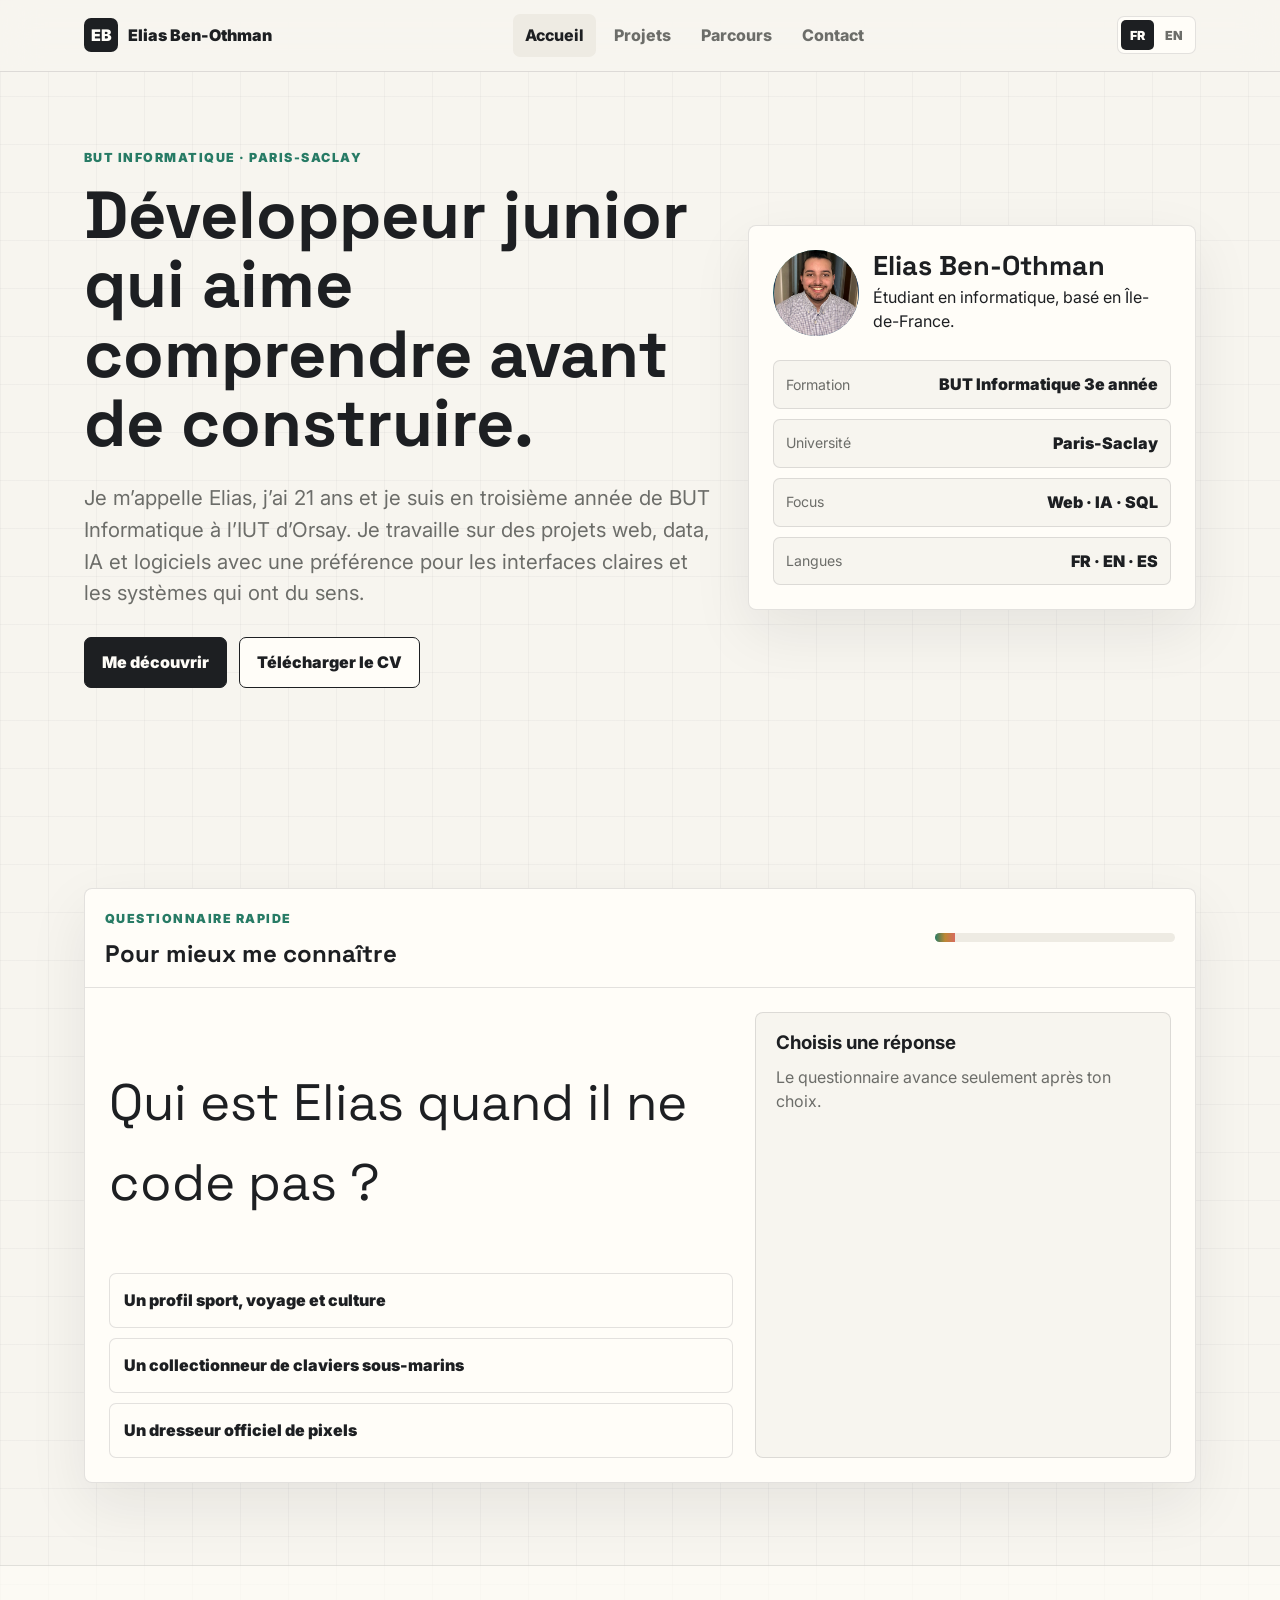
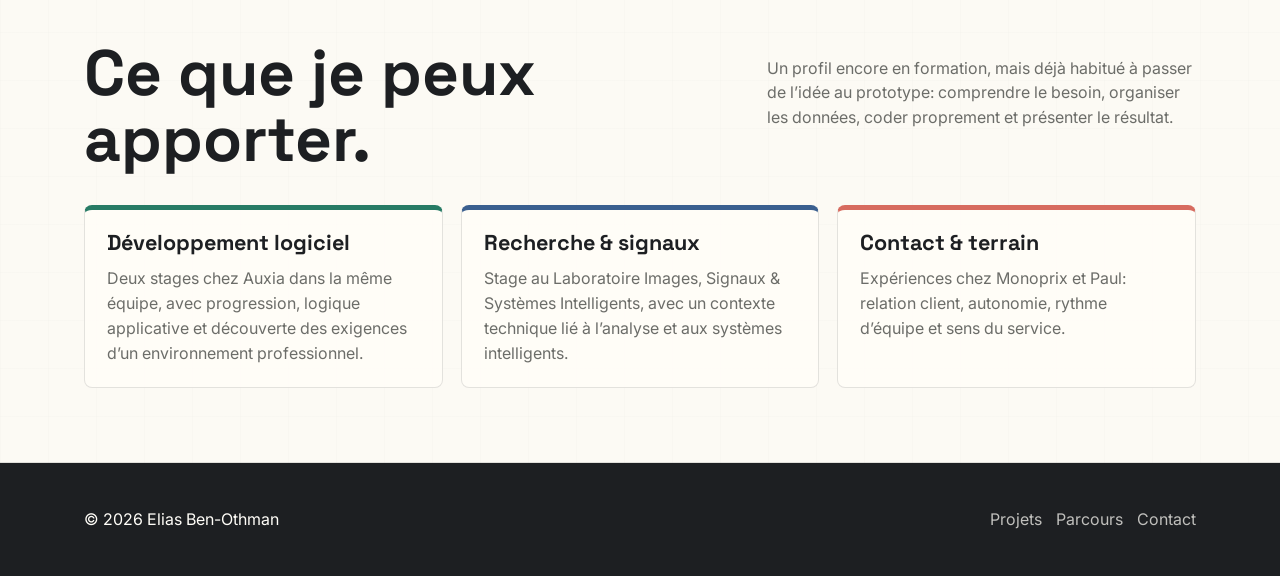
==== index.html @ e984dea4 "initial commit" ====
<!doctype html>
<html lang="fr">
  <head>
    <meta charset="utf-8">
    <meta name="viewport" content="width=device-width, initial-scale=1">
    <title>Elias Ben-Othman | Portfolio</title>
    <meta name="description" content="Portfolio d'Elias Ben-Othman, étudiant en BUT Informatique à Paris-Saclay.">
    <link rel="preconnect" href="https://fonts.googleapis.com">
    <link rel="preconnect" href="https://fonts.gstatic.com" crossorigin>
    <link href="https://fonts.googleapis.com/css2?family=Inter:wght@400;700;800;900&family=Space+Grotesk:wght@700&family=Space+Mono:wght@400;700&display=swap" rel="stylesheet">
    <link rel="stylesheet" href="css/styles.css">
    <script src="js/main.js" defer></script>
  </head>
  <body>
    <a class="skip-link" href="#contenu">Aller au contenu</a>
    <header class="site-header">
      <nav class="nav-shell" aria-label="Navigation principale">
        <a class="brand" href="index.html"><span class="brand-mark">EB</span><span>Elias Ben-Othman</span></a>
        <button class="nav-toggle" type="button" aria-label="Ouvrir le menu" aria-expanded="false"><span></span></button>
        <ul class="nav-links">
          <li><a href="index.html" aria-current="page">Accueil</a></li>
          <li><a href="projets.html">Projets</a></li>
          <li><a href="parcours.html">Parcours</a></li>
          <li><a href="contact.html">Contact</a></li>
        </ul>
      </nav>
    </header>

    <main id="contenu" class="page">
      <section class="hero">
        <div class="container hero-grid">
          <div>
            <p class="eyebrow">BUT Informatique · Paris-Saclay</p>
            <h1>Développeur junior qui aime comprendre avant de construire.</h1>
            <p class="hero-lead">Je m’appelle Elias, j’ai 21 ans et je suis en troisième année de BUT Informatique à l’IUT d’Orsay. Je travaille sur des projets web, data, IA et logiciels avec une préférence pour les interfaces claires et les systèmes qui ont du sens.</p>
            <div class="hero-actions">
              <a class="button primary" href="#questionnaire">Me découvrir</a>
              <a class="button secondary" href="assets/docs/cv-elias-ben-othman-fr.pdf" data-cv-link download="CV-Elias-Ben-Othman-FR.pdf">Télécharger le CV</a>
            </div>
          </div>

          <aside class="profile-card" aria-label="Résumé du profil">
            <div class="profile-top">
              <div class="portrait-frame">
                <img src="assets/images/photo-elias.png" alt="Portrait d'Elias Ben-Othman">
                <div class="avatar" hidden aria-hidden="true">EB</div>
              </div>
              <div>
                <h2>Elias Ben-Othman</h2>
                <p>Étudiant en informatique, basé en Île-de-France.</p>
              </div>
            </div>
            <div class="facts">
              <div class="fact"><span>Formation</span><span>BUT Informatique 3e année</span></div>
              <div class="fact"><span>Université</span><span>Paris-Saclay</span></div>
              <div class="fact"><span>Focus</span><span>Web · IA · SQL</span></div>
              <div class="fact"><span>Langues</span><span>FR · EN · ES</span></div>
            </div>
          </aside>
        </div>
      </section>

      <section id="questionnaire" class="quiz" data-quiz>
        <div class="container">
          <div class="quiz-shell reveal">
            <div class="quiz-head">
              <div>
                <p class="eyebrow">Questionnaire rapide</p>
                <h2>Pour mieux me connaître</h2>
              </div>
              <div class="quiz-progress" aria-hidden="true"><span data-progress></span></div>
            </div>
            <div class="quiz-body">
              <div>
                <p class="question-title" data-question></p>
                <div class="quiz-options" data-options></div>
              </div>
              <aside class="answer-panel">
                <h3 data-feedback-title>Choisis une réponse</h3>
                <p data-answer>Le questionnaire avance seulement après ton choix.</p>
                <button class="continue-card" type="button" data-continue hidden>
                  <span data-continue-label>Clique ici pour continuer</span>
                </button>
              </aside>
            </div>
          </div>
        </div>
      </section>

      <section class="section alt">
        <div class="container">
          <div class="section-head reveal">
            <h2>Ce que je peux apporter.</h2>
            <p>Un profil encore en formation, mais déjà habitué à passer de l’idée au prototype: comprendre le besoin, organiser les données, coder proprement et présenter le résultat.</p>
          </div>
          <div class="grid three">
            <article class="card accent-green reveal">
              <h3>Développement logiciel</h3>
              <p>Deux stages chez Auxia dans la même équipe, avec progression, logique applicative et découverte des exigences d’un environnement professionnel.</p>
            </article>
            <article class="card accent-blue reveal">
              <h3>Recherche & signaux</h3>
              <p>Stage au Laboratoire Images, Signaux & Systèmes Intelligents, avec un contexte technique lié à l’analyse et aux systèmes intelligents.</p>
            </article>
            <article class="card accent-coral reveal">
              <h3>Contact & terrain</h3>
              <p>Expériences chez Monoprix et Paul: relation client, autonomie, rythme d’équipe et sens du service.</p>
            </article>
          </div>
        </div>
      </section>
    </main>

    <footer class="site-footer">
      <div class="container footer-inner">
        <p>© <span data-year></span> Elias Ben-Othman</p>
        <div class="footer-links">
          <a href="projets.html">Projets</a>
          <a href="parcours.html">Parcours</a>
          <a href="contact.html">Contact</a>
        </div>
      </div>
    </footer>
  </body>
</html>
---- css/styles.css ----
:root {
  --bg: #f7f5ef;
  --surface: #fffdf8;
  --surface-2: #eeebe3;
  --ink: #1d1f22;
  --muted: #6c6d69;
  --line: rgba(29, 31, 34, 0.12);
  --green: #277b65;
  --blue: #3a5f8f;
  --coral: #d76b5f;
  --gold: #bc8834;
  --shadow: 0 22px 60px rgba(29, 31, 34, 0.08);
  --radius: 8px;
  color-scheme: light;
}

* {
  box-sizing: border-box;
}

html {
  scroll-behavior: smooth;
}

body {
  margin: 0;
  color: var(--ink);
  background:
    linear-gradient(90deg, rgba(29, 31, 34, 0.035) 1px, transparent 1px),
    linear-gradient(rgba(29, 31, 34, 0.035) 1px, transparent 1px),
    var(--bg);
  background-size: 48px 48px;
  font-family: Inter, ui-sans-serif, system-ui, -apple-system, BlinkMacSystemFont, "Segoe UI", sans-serif;
  line-height: 1.55;
}

body::selection {
  background: rgba(39, 123, 101, 0.22);
}

[hidden] {
  display: none !important;
}

a {
  color: inherit;
  text-decoration: none;
}

button,
input,
textarea {
  font: inherit;
}

.skip-link {
  background: var(--ink);
  border-radius: var(--radius);
  color: var(--surface);
  left: 16px;
  padding: 10px 14px;
  position: fixed;
  top: -60px;
  z-index: 50;
}

.skip-link:focus {
  top: 16px;
}

.site-header {
  backdrop-filter: blur(18px);
  background: rgba(247, 245, 239, 0.88);
  border-bottom: 1px solid var(--line);
  position: sticky;
  top: 0;
  z-index: 20;
}

.nav-shell,
.container {
  margin: 0 auto;
  max-width: 1160px;
  padding-inline: 24px;
}

.nav-shell {
  align-items: center;
  display: flex;
  gap: 18px;
  justify-content: space-between;
  padding-block: 14px;
}

.brand {
  align-items: center;
  display: inline-flex;
  gap: 10px;
  font-weight: 900;
}

.brand-mark {
  align-items: center;
  background: var(--ink);
  border-radius: 7px;
  color: var(--surface);
  display: grid;
  height: 34px;
  place-items: center;
  width: 34px;
}

.nav-toggle {
  background: var(--surface);
  border: 1px solid var(--line);
  border-radius: 7px;
  display: none;
  height: 40px;
  width: 44px;
}

.nav-toggle span,
.nav-toggle::before,
.nav-toggle::after {
  background: var(--ink);
  content: "";
  display: block;
  height: 2px;
  margin: 5px auto;
  width: 20px;
}

.nav-links {
  align-items: center;
  display: flex;
  gap: 6px;
  list-style: none;
  margin: 0;
  padding: 0;
}

.nav-links a {
  border-radius: 7px;
  color: var(--muted);
  display: block;
  font-weight: 800;
  padding: 9px 12px;
}

.nav-links a:hover,
.nav-links a[aria-current="page"] {
  background: var(--surface-2);
  color: var(--ink);
}

.language-switcher {
  align-items: center;
  background: var(--surface);
  border: 1px solid var(--line);
  border-radius: 7px;
  display: inline-flex;
  gap: 2px;
  padding: 3px;
}

.language-switcher button {
  background: transparent;
  border: 0;
  border-radius: 5px;
  color: var(--muted);
  cursor: pointer;
  font-size: 0.78rem;
  font-weight: 900;
  min-height: 30px;
  padding: 5px 9px;
}

.language-switcher button.is-active {
  background: var(--ink);
  color: var(--surface);
}

.page {
  min-height: calc(100vh - 70px);
}

.hero {
  min-height: 86vh;
  padding: 76px 0 58px;
}

.hero-grid {
  align-items: center;
  display: grid;
  gap: 34px;
  grid-template-columns: minmax(0, 0.9fr) minmax(330px, 0.64fr);
}

.eyebrow {
  color: var(--green);
  font-size: 0.78rem;
  font-weight: 900;
  letter-spacing: 0.12em;
  margin: 0 0 14px;
  text-transform: uppercase;
}

h1,
h2,
h3 {
  line-height: 1.04;
  margin: 0;
}

h1,
h2,
.question-title {
  font-family: "Space Grotesk", ui-sans-serif, system-ui, sans-serif;
}

h1 {
  font-size: clamp(2.9rem, 5.2vw, 4.65rem);
  letter-spacing: 0;
  max-width: 780px;
}

.hero-lead,
.lead,
.section-head p,
.page-title p,
.card p {
  color: var(--muted);
}

.hero-lead {
  font-size: clamp(1.05rem, 2vw, 1.28rem);
  margin: 24px 0 0;
  max-width: 680px;
}

.hero-actions,
.inline-actions {
  display: flex;
  flex-wrap: wrap;
  gap: 12px;
  margin-top: 28px;
}

.button {
  align-items: center;
  border: 1px solid var(--ink);
  border-radius: 7px;
  display: inline-flex;
  font-weight: 900;
  justify-content: center;
  min-height: 48px;
  padding: 12px 17px;
  transition: transform 160ms ease, box-shadow 160ms ease, background 160ms ease;
}

.button:hover {
  box-shadow: 5px 5px 0 var(--ink);
  transform: translate(-2px, -2px);
}

.button.primary {
  background: var(--ink);
  color: var(--surface);
}

.button.secondary {
  background: var(--surface);
}

.profile-card {
  background: var(--surface);
  border: 1px solid var(--line);
  border-radius: var(--radius);
  box-shadow: var(--shadow);
  padding: 24px;
}

.profile-top {
  align-items: center;
  display: flex;
  gap: 14px;
}

.portrait-frame {
  flex: 0 0 auto;
  position: relative;
}

.portrait-frame img,
.avatar {
  background:
    radial-gradient(circle at 28% 26%, rgba(255, 255, 255, 0.7), transparent 28%),
    linear-gradient(135deg, var(--green), var(--blue));
  border-radius: 50%;
  color: var(--surface);
  display: grid;
  font-family: "Space Grotesk", ui-sans-serif, system-ui, sans-serif;
  font-size: 1.4rem;
  height: 86px;
  object-fit: cover;
  place-items: center;
  width: 86px;
}

.avatar {
  border: 2px solid var(--blue);
}

.profile-card h2 {
  font-size: 1.7rem;
}

.profile-card p {
  margin: 4px 0 0;
}

.facts {
  display: grid;
  gap: 10px;
  margin-top: 24px;
}

.fact {
  align-items: center;
  background: var(--bg);
  border: 1px solid var(--line);
  border-radius: 7px;
  display: flex;
  justify-content: space-between;
  padding: 11px 12px;
}

.fact span:first-child {
  color: var(--muted);
  font-size: 0.88rem;
}

.fact span:last-child {
  font-weight: 900;
  text-align: right;
}

.quiz {
  padding: 42px 0 82px;
}

.quiz-shell {
  background: var(--surface);
  border: 1px solid var(--line);
  border-radius: var(--radius);
  box-shadow: var(--shadow);
  overflow: hidden;
}

.quiz-head {
  align-items: center;
  border-bottom: 1px solid var(--line);
  display: flex;
  gap: 16px;
  justify-content: space-between;
  padding: 20px;
}

.quiz-progress {
  background: var(--surface-2);
  border-radius: 999px;
  height: 9px;
  overflow: hidden;
  width: min(240px, 38vw);
}

.quiz-progress span {
  background: linear-gradient(90deg, var(--green), var(--gold), var(--coral));
  display: block;
  height: 100%;
  transition: width 260ms ease;
  width: 20%;
}

.quiz-body {
  display: grid;
  gap: 22px;
  grid-template-columns: minmax(0, 0.78fr) minmax(300px, 0.52fr);
  padding: 24px;
}

.question-title {
  font-size: clamp(2rem, 4vw, 3.4rem);
}

.answer-panel {
  background: var(--bg);
  border: 1px solid var(--line);
  border-radius: var(--radius);
  padding: 20px;
}

.answer-panel p {
  color: var(--muted);
  margin: 12px 0 0;
}

.answer-panel.is-revealed {
  border-color: var(--ink);
}

.answer-panel.is-revealed h3 {
  font-size: clamp(1.6rem, 3vw, 2.35rem);
}

.answer-panel.is-revealed p {
  color: var(--ink);
  font-size: clamp(1.15rem, 2.1vw, 1.5rem);
  font-weight: 800;
  line-height: 1.28;
}

.answer-panel.is-wrong {
  background: rgba(215, 107, 95, 0.12);
}

.answer-panel.is-correct {
  background: rgba(39, 123, 101, 0.12);
}

.quiz-options {
  display: grid;
  gap: 10px;
  margin-top: 24px;
}

.quiz-option {
  background: var(--surface);
  border: 1px solid var(--line);
  border-radius: 7px;
  color: var(--ink);
  cursor: pointer;
  font-weight: 900;
  padding: 14px;
  text-align: left;
}

.quiz-option:hover {
  background: var(--ink);
  color: var(--surface);
}

.quiz-option.is-correct {
  background: rgba(39, 123, 101, 0.14);
  border-color: var(--green);
  color: var(--green);
}

.quiz-option.is-wrong {
  background: rgba(215, 107, 95, 0.13);
  border-color: var(--coral);
  color: var(--coral);
}

.continue-card {
  background: var(--ink);
  border: 1px solid var(--ink);
  border-radius: var(--radius);
  color: var(--surface);
  cursor: pointer;
  display: block;
  font-family: "Space Grotesk", ui-sans-serif, system-ui, sans-serif;
  font-size: clamp(1.45rem, 3vw, 2.35rem);
  line-height: 1.05;
  margin-top: 20px;
  min-height: 150px;
  padding: 22px;
  text-align: left;
  transition: transform 160ms ease, box-shadow 160ms ease;
  width: 100%;
}

.continue-card:hover {
  box-shadow: 7px 7px 0 var(--ink);
  transform: translate(-3px, -3px);
}

.continue-card.is-wrong {
  background: var(--coral);
}

.continue-card.is-correct {
  background: var(--green);
}

.section {
  padding: 74px 0;
}

.section.alt {
  background: rgba(255, 253, 248, 0.64);
  border-block: 1px solid var(--line);
}

.section-head {
  display: grid;
  gap: 16px;
  grid-template-columns: minmax(0, 0.84fr) minmax(260px, 0.54fr);
  margin-bottom: 32px;
}

.section h2,
.page-title h1 {
  font-size: clamp(2.2rem, 5vw, 4.7rem);
}

.grid {
  display: grid;
  gap: 18px;
}

.grid.three {
  grid-template-columns: repeat(3, minmax(0, 1fr));
}

.grid.four {
  grid-template-columns: repeat(4, minmax(0, 1fr));
}

.grid.two {
  grid-template-columns: repeat(2, minmax(0, 1fr));
}

.card {
  background: rgba(255, 253, 248, 0.88);
  border: 1px solid var(--line);
  border-radius: var(--radius);
  padding: 22px;
}

.card h3 {
  font-family: "Space Grotesk", ui-sans-serif, system-ui, sans-serif;
  font-size: 1.35rem;
}

.card p {
  margin: 12px 0 0;
}

.accent-green { border-top: 5px solid var(--green); }
.accent-blue { border-top: 5px solid var(--blue); }
.accent-coral { border-top: 5px solid var(--coral); }
.accent-gold { border-top: 5px solid var(--gold); }

.tag-list {
  display: flex;
  flex-wrap: wrap;
  gap: 8px;
  margin-top: 18px;
}

.tag {
  background: var(--surface-2);
  border: 1px solid var(--line);
  border-radius: 999px;
  color: #3d3f3d;
  font-size: 0.82rem;
  font-weight: 900;
  padding: 6px 10px;
}

.project-card {
  display: flex;
  flex-direction: column;
  min-height: 284px;
}

.project-meta {
  color: var(--green);
  font-family: "Space Mono", ui-monospace, monospace;
  font-size: 0.82rem;
  font-weight: 800;
  margin-bottom: 22px;
}

.project-card p {
  flex: 1;
}

.experience-grid {
  display: grid;
  gap: 16px;
  grid-template-columns: repeat(6, minmax(0, 1fr));
}

.experience-card {
  background:
    linear-gradient(145deg, rgba(255, 253, 248, 0.96), rgba(238, 235, 227, 0.72));
  border: 1px solid var(--line);
  border-radius: var(--radius);
  display: grid;
  gap: 18px;
  grid-column: span 2;
  grid-template-columns: 126px minmax(0, 1fr);
  min-height: 220px;
  padding: 18px;
  position: relative;
  overflow: hidden;
}

.experience-card::after {
  background: var(--green);
  content: "";
  height: 5px;
  inset: auto 0 0;
  position: absolute;
}

.experience-card.is-wide {
  grid-column: span 3;
}

.experience-logo {
  align-items: center;
  align-self: start;
  background: var(--surface);
  border: 1px solid var(--line);
  border-radius: 8px;
  color: var(--ink);
  display: grid;
  font-family: "Space Grotesk", ui-sans-serif, system-ui, sans-serif;
  font-size: 0.82rem;
  font-weight: 900;
  justify-items: center;
  line-height: 1;
  padding: 8px;
  text-align: center;
  text-transform: uppercase;
  min-height: 82px;
  width: 126px;
}

.experience-logo img {
  display: block;
  max-height: 72px;
  max-width: 100%;
  object-fit: contain;
}

.experience-logo span {
  display: none;
}

.experience-logo img:not([src]),
.experience-logo img[src=""] {
  display: none;
}

.experience-logo img:not([src]) + span,
.experience-logo img[src=""] + span {
  display: block;
}

.experience-content {
  min-width: 0;
}

.experience-content h3 {
  font-family: "Space Grotesk", ui-sans-serif, system-ui, sans-serif;
  font-size: 1.34rem;
}

.experience-content p:last-child {
  color: var(--muted);
  margin-top: 10px;
}

.experience-card:hover {
  box-shadow: 7px 7px 0 var(--ink);
  transform: translate(-3px, -3px);
  transition: transform 160ms ease, box-shadow 160ms ease;
}

.filter-bar {
  display: flex;
  flex-wrap: wrap;
  gap: 10px;
  margin-bottom: 24px;
}

.filter-btn {
  background: var(--surface);
  border: 1px solid var(--line);
  border-radius: 999px;
  color: var(--muted);
  cursor: pointer;
  font-weight: 900;
  padding: 9px 13px;
}

.filter-btn.is-active {
  background: var(--ink);
  color: var(--surface);
}

.page-title {
  padding: 78px 0 42px;
}

.timeline {
  border-left: 2px solid var(--line);
  display: grid;
  gap: 22px;
  margin-left: 10px;
  padding-left: 24px;
}

.timeline-item {
  position: relative;
}

.timeline-item::before {
  background: var(--green);
  border: 4px solid var(--bg);
  border-radius: 50%;
  content: "";
  height: 14px;
  left: -32px;
  position: absolute;
  top: 4px;
  width: 14px;
}

.timeline-item time {
  color: var(--blue);
  font-family: "Space Mono", ui-monospace, monospace;
  font-size: 0.82rem;
  font-weight: 900;
}

.contact-layout {
  align-items: start;
  display: grid;
  gap: 24px;
  grid-template-columns: minmax(0, 0.8fr) minmax(300px, 0.48fr);
}

.contact-form {
  display: grid;
  gap: 14px;
}

.field {
  display: grid;
  gap: 6px;
}

.field label {
  font-weight: 900;
}

.field input,
.field textarea {
  background: var(--surface);
  border: 1px solid var(--line);
  border-radius: 7px;
  color: var(--ink);
  padding: 13px 14px;
  width: 100%;
}

.field textarea {
  min-height: 150px;
  resize: vertical;
}

.site-footer {
  background: var(--ink);
  color: var(--surface);
  padding: 28px 0;
}

.footer-inner {
  align-items: center;
  display: flex;
  gap: 16px;
  justify-content: space-between;
}

.footer-links {
  display: flex;
  flex-wrap: wrap;
  gap: 14px;
}

.footer-links a {
  color: rgba(255, 253, 248, 0.72);
}

.reveal {
  opacity: 0;
  transform: translateY(16px);
  transition: opacity 520ms ease, transform 520ms ease;
}

.reveal.is-visible {
  opacity: 1;
  transform: translateY(0);
}

@media (max-width: 880px) {
  .nav-toggle {
    display: block;
  }

  .nav-links {
    background: var(--bg);
    border-bottom: 1px solid var(--line);
    display: none;
    inset: 63px 0 auto 0;
    padding: 12px 24px 18px;
    position: absolute;
    z-index: 30;
  }

  .nav-links.is-open {
    display: grid;
  }

  .language-switcher {
    margin-left: auto;
  }

  .hero-grid,
  .quiz-body,
  .section-head,
  .grid.two,
  .grid.three,
  .grid.four,
  .experience-grid,
  .contact-layout {
    grid-template-columns: 1fr;
  }

  .experience-card,
  .experience-card.is-wide {
    grid-column: auto;
  }

  .hero {
    min-height: auto;
    padding-top: 58px;
  }

  .profile-card {
    box-shadow: none;
  }

  .footer-inner {
    align-items: flex-start;
    flex-direction: column;
  }
}

@media (max-width: 560px) {
  .nav-shell,
  .container {
    padding-inline: 18px;
  }

  h1 {
    font-size: 3.2rem;
  }

  .hero-actions,
  .inline-actions,
  .button {
    width: 100%;
  }

  .quiz-head {
    align-items: flex-start;
    flex-direction: column;
  }

  .quiz-progress {
    width: 100%;
  }

  .experience-card {
    grid-template-columns: 96px minmax(0, 1fr);
    min-height: auto;
  }

  .experience-logo {
    min-height: 70px;
    width: 96px;
  }
}
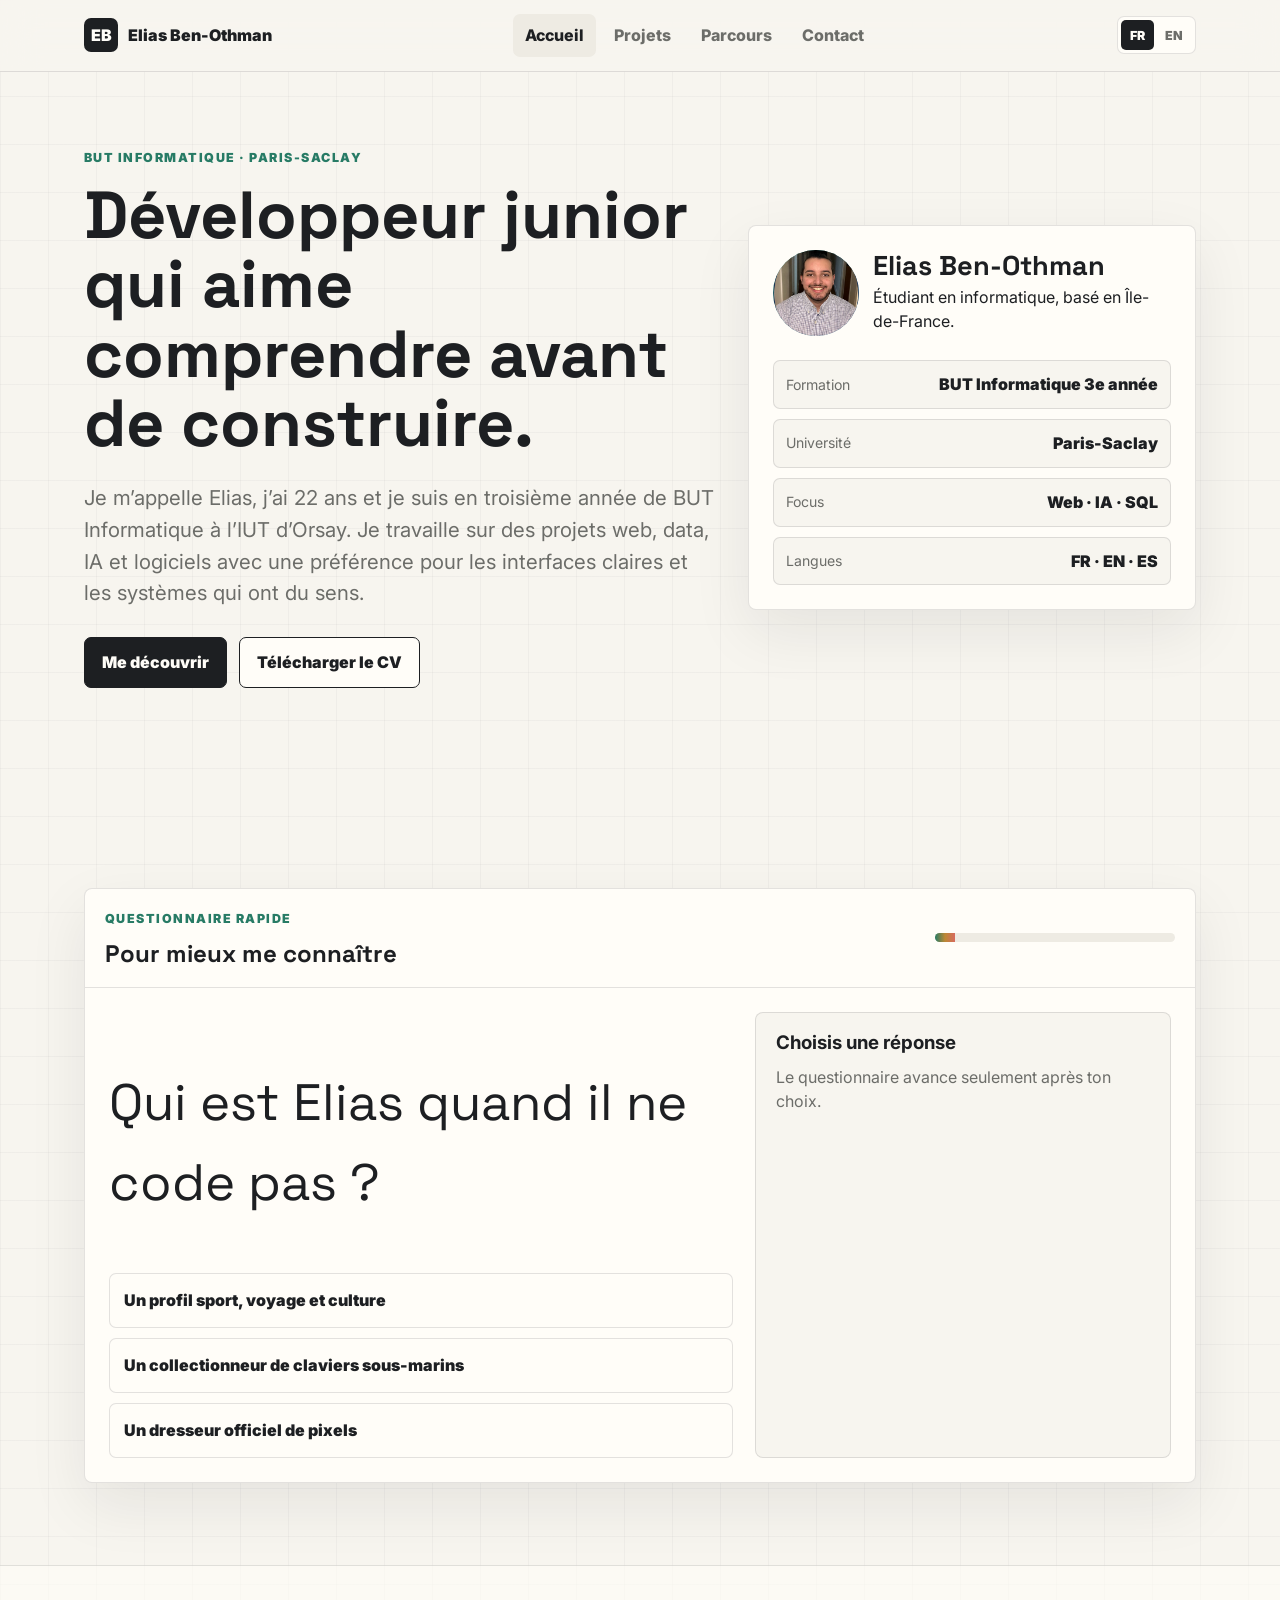
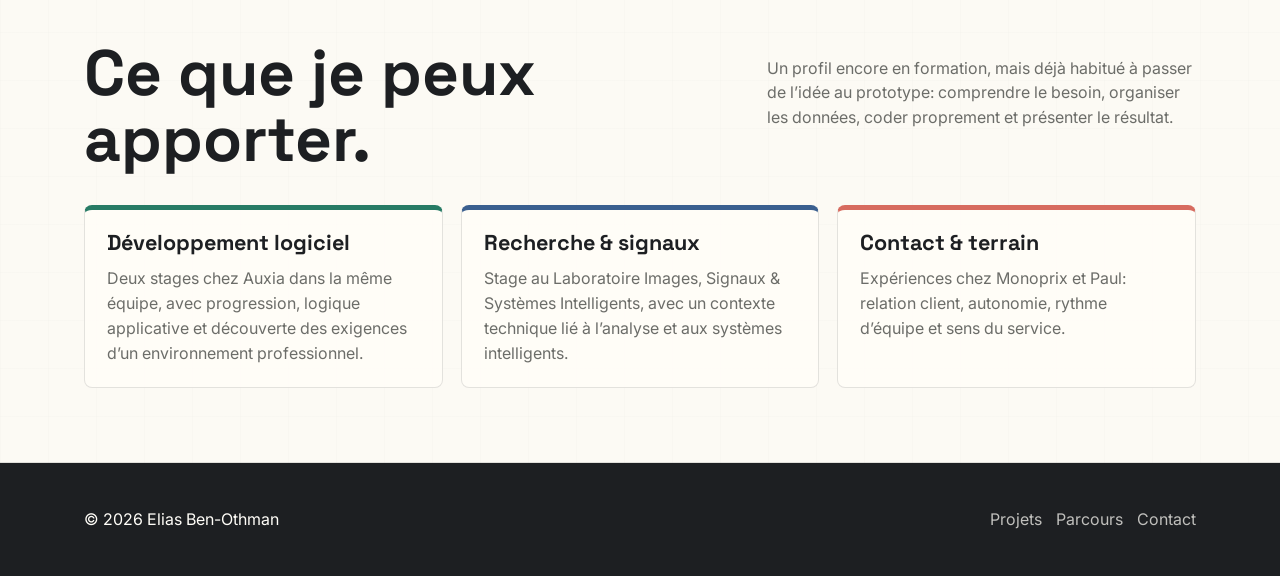
==== commit 704e97c1: "Modification légère frise et ajout du contact" ====
--- a/index.html
+++ b/index.html
@@ -5,11 +5,12 @@
     <meta name="viewport" content="width=device-width, initial-scale=1">
     <title>Elias Ben-Othman | Portfolio</title>
     <meta name="description" content="Portfolio d'Elias Ben-Othman, étudiant en BUT Informatique à Paris-Saclay.">
+    <link rel="icon" type="image/svg+xml" href="assets/icons/favicon.svg">
     <link rel="preconnect" href="https://fonts.googleapis.com">
     <link rel="preconnect" href="https://fonts.gstatic.com" crossorigin>
     <link href="https://fonts.googleapis.com/css2?family=Inter:wght@400;700;800;900&family=Space+Grotesk:wght@700&family=Space+Mono:wght@400;700&display=swap" rel="stylesheet">
     <link rel="stylesheet" href="css/styles.css">
-    <script src="js/main.js" defer></script>
+    <script src="js/main.js?v=2" defer></script>
   </head>
   <body>
     <a class="skip-link" href="#contenu">Aller au contenu</a>
@@ -32,7 +33,7 @@
           <div>
             <p class="eyebrow">BUT Informatique · Paris-Saclay</p>
             <h1>Développeur junior qui aime comprendre avant de construire.</h1>
-            <p class="hero-lead">Je m’appelle Elias, j’ai 21 ans et je suis en troisième année de BUT Informatique à l’IUT d’Orsay. Je travaille sur des projets web, data, IA et logiciels avec une préférence pour les interfaces claires et les systèmes qui ont du sens.</p>
+            <p class="hero-lead">Je m’appelle Elias, j’ai 22 ans et je suis en troisième année de BUT Informatique à l’IUT d’Orsay. Je travaille sur des projets web, data, IA et logiciels avec une préférence pour les interfaces claires et les systèmes qui ont du sens.</p>
             <div class="hero-actions">
               <a class="button primary" href="#questionnaire">Me découvrir</a>
               <a class="button secondary" href="assets/docs/cv-elias-ben-othman-fr.pdf" data-cv-link download="CV-Elias-Ben-Othman-FR.pdf">Télécharger le CV</a>
--- a/css/styles.css
+++ b/css/styles.css
@@ -750,6 +750,10 @@
   gap: 14px;
 }
 
+.hidden-field {
+  display: none;
+}
+
 .field {
   display: grid;
   gap: 6px;
@@ -772,6 +776,47 @@
 .field textarea {
   min-height: 150px;
   resize: vertical;
+}
+
+.contact-links {
+  display: grid;
+  gap: 10px;
+  margin-top: 18px;
+}
+
+.contact-link {
+  background: var(--bg);
+  border: 1px solid var(--line);
+  border-radius: 7px;
+  display: grid;
+  gap: 3px;
+  padding: 12px;
+  transition: border-color 160ms ease, box-shadow 160ms ease, transform 160ms ease;
+}
+
+.contact-link span {
+  color: var(--muted);
+  font-size: 0.78rem;
+  font-weight: 900;
+  text-transform: uppercase;
+}
+
+.contact-link strong {
+  color: var(--blue);
+  overflow-wrap: anywhere;
+}
+
+.contact-link:hover,
+.contact-link:focus-visible {
+  border-color: var(--ink);
+  box-shadow: 5px 5px 0 var(--ink);
+  outline: none;
+  transform: translate(-2px, -2px);
+}
+
+.contact-link:hover strong,
+.contact-link:focus-visible strong {
+  color: var(--green);
 }
 
 .site-footer {
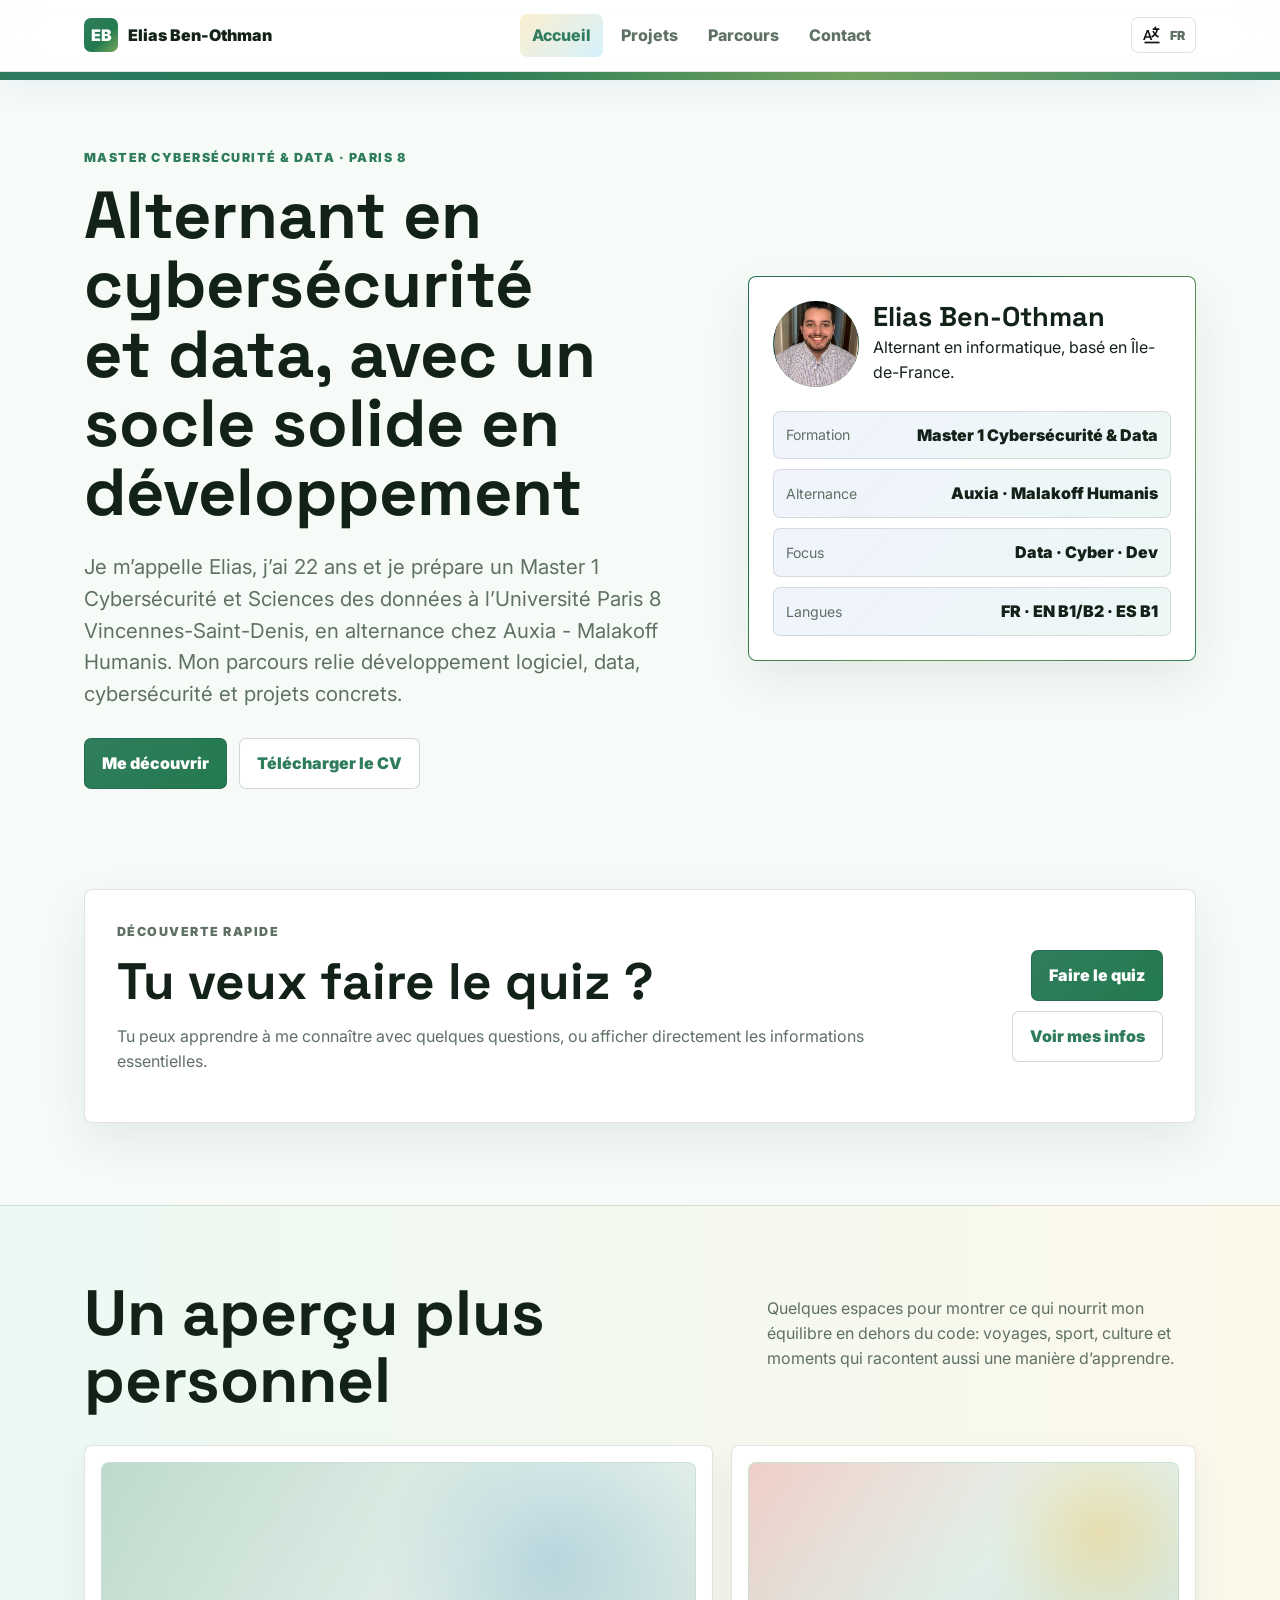
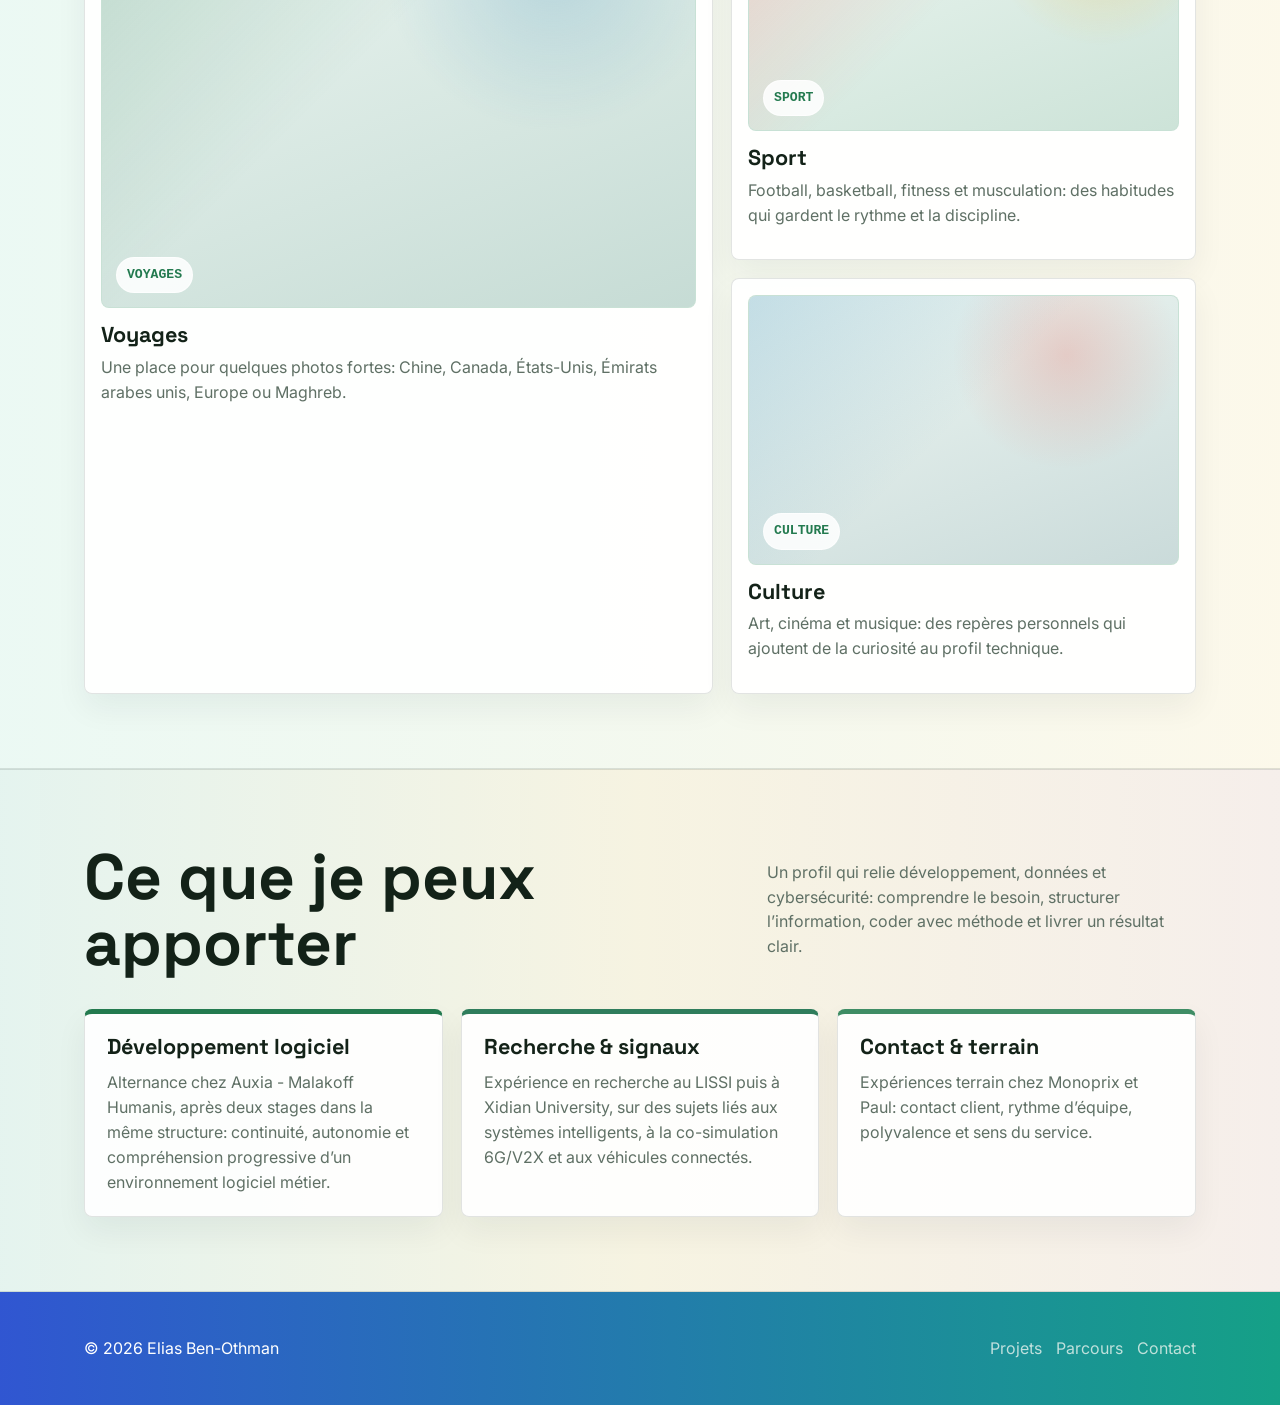
==== commit afa800b5: "V3 ajout de nouveaux language et du coté personnelle avec des photos" ====
--- a/index.html
+++ b/index.html
@@ -4,13 +4,13 @@
     <meta charset="utf-8">
     <meta name="viewport" content="width=device-width, initial-scale=1">
     <title>Elias Ben-Othman | Portfolio</title>
-    <meta name="description" content="Portfolio d'Elias Ben-Othman, étudiant en BUT Informatique à Paris-Saclay.">
+    <meta name="description" content="Portfolio d'Elias Ben-Othman, alternant en Master Cybersécurité et Sciences des données.">
     <link rel="icon" type="image/svg+xml" href="assets/icons/favicon.svg">
     <link rel="preconnect" href="https://fonts.googleapis.com">
     <link rel="preconnect" href="https://fonts.gstatic.com" crossorigin>
     <link href="https://fonts.googleapis.com/css2?family=Inter:wght@400;700;800;900&family=Space+Grotesk:wght@700&family=Space+Mono:wght@400;700&display=swap" rel="stylesheet">
-    <link rel="stylesheet" href="css/styles.css">
-    <script src="js/main.js?v=2" defer></script>
+    <link rel="stylesheet" href="css/styles.css?v=23">
+    <script src="js/main.js?v=22" defer></script>
   </head>
   <body>
     <a class="skip-link" href="#contenu">Aller au contenu</a>
@@ -31,9 +31,9 @@
       <section class="hero">
         <div class="container hero-grid">
           <div>
-            <p class="eyebrow">BUT Informatique · Paris-Saclay</p>
-            <h1>Développeur junior qui aime comprendre avant de construire.</h1>
-            <p class="hero-lead">Je m’appelle Elias, j’ai 22 ans et je suis en troisième année de BUT Informatique à l’IUT d’Orsay. Je travaille sur des projets web, data, IA et logiciels avec une préférence pour les interfaces claires et les systèmes qui ont du sens.</p>
+            <p class="eyebrow">Master Cybersécurité & Data · Paris 8</p>
+            <h1>Alternant en cybersécurité et data, avec un socle solide en développement</h1>
+            <p class="hero-lead">Je m’appelle Elias, j’ai 22 ans et je prépare un Master 1 Cybersécurité et Sciences des données à l’Université Paris 8 Vincennes-Saint-Denis, en alternance chez Auxia - Malakoff Humanis. Mon parcours relie développement logiciel, data, cybersécurité et projets concrets.</p>
             <div class="hero-actions">
               <a class="button primary" href="#questionnaire">Me découvrir</a>
               <a class="button secondary" href="assets/docs/cv-elias-ben-othman-fr.pdf" data-cv-link download="CV-Elias-Ben-Othman-FR.pdf">Télécharger le CV</a>
@@ -48,14 +48,14 @@
               </div>
               <div>
                 <h2>Elias Ben-Othman</h2>
-                <p>Étudiant en informatique, basé en Île-de-France.</p>
+                <p>Alternant en informatique, basé en Île-de-France.</p>
               </div>
             </div>
             <div class="facts">
-              <div class="fact"><span>Formation</span><span>BUT Informatique 3e année</span></div>
-              <div class="fact"><span>Université</span><span>Paris-Saclay</span></div>
-              <div class="fact"><span>Focus</span><span>Web · IA · SQL</span></div>
-              <div class="fact"><span>Langues</span><span>FR · EN · ES</span></div>
+              <div class="fact"><span>Formation</span><span>Master 1 Cybersécurité & Data</span></div>
+              <div class="fact"><span>Alternance</span><span>Auxia · Malakoff Humanis</span></div>
+              <div class="fact"><span>Focus</span><span>Data · Cyber · Dev</span></div>
+              <div class="fact"><span>Langues</span><span>FR · EN B1/B2 · ES B1</span></div>
             </div>
           </aside>
         </div>
@@ -63,7 +63,52 @@
 
       <section id="questionnaire" class="quiz" data-quiz>
         <div class="container">
-          <div class="quiz-shell reveal">
+          <div class="quiz-choice reveal" data-quiz-choice>
+            <div>
+              <p class="eyebrow">Découverte rapide</p>
+              <h2>Tu veux faire le quiz ?</h2>
+              <p>Tu peux apprendre à me connaître avec quelques questions, ou afficher directement les informations essentielles.</p>
+            </div>
+            <div class="quiz-choice-actions">
+              <button class="button primary" type="button" data-start-quiz>Faire le quiz</button>
+              <button class="button secondary" type="button" data-show-profile>Voir mes infos</button>
+            </div>
+          </div>
+
+          <div class="about-snapshot reveal" data-profile-summary hidden>
+            <div class="section-head compact">
+              <h2>Mes infos essentielles</h2>
+              <p>Un profil orienté développement, données et cybersécurité, avec une vraie curiosité pour les environnements techniques et internationaux.</p>
+            </div>
+            <div class="grid three">
+              <article class="card accent-green">
+                <h3>Langues</h3>
+                <div class="tag-list">
+                  <span class="tag">Français langue maternelle</span>
+                  <span class="tag">Anglais B1/B2</span>
+                  <span class="tag">Espagnol B1</span>
+                </div>
+              </article>
+              <article class="card accent-green">
+                <h3>Centres d’intérêt</h3>
+                <div class="tag-list">
+                  <span class="tag">Football</span>
+                  <span class="tag">Basketball</span>
+                  <span class="tag">Fitness</span>
+                  <span class="tag">Musculation</span>
+                  <span class="tag">Art</span>
+                  <span class="tag">Cinéma</span>
+                  <span class="tag">Musique</span>
+                </div>
+              </article>
+              <article class="card accent-green">
+                <h3>Voyages</h3>
+                <p>Angleterre, Allemagne, Autriche, Algérie, Belgique, Canada, Chine, États-Unis, Émirats arabes unis, Italie, Maroc, Pays-Bas, Portugal, République tchèque et Tunisie.</p>
+              </article>
+            </div>
+          </div>
+
+          <div class="quiz-shell reveal" data-quiz-shell hidden>
             <div class="quiz-head">
               <div>
                 <p class="eyebrow">Questionnaire rapide</p>
@@ -87,25 +132,61 @@
           </div>
         </div>
       </section>
-
+      <section class="section personal-gallery-section">
+        <div class="container">
+          <div class="section-head reveal">
+            <h2>Un aperçu plus personnel</h2>
+            <p>Quelques espaces pour montrer ce qui nourrit mon équilibre en dehors du code: voyages, sport, culture et moments qui racontent aussi une manière d’apprendre.</p>
+          </div>
+          <div class="personal-gallery">
+            <article class="gallery-tile is-large reveal">
+              <div class="gallery-photo travel-photo" aria-hidden="true">
+                <span>Voyages</span>
+              </div>
+              <div>
+                <h3>Voyages</h3>
+                <p>Une place pour quelques photos fortes: Chine, Canada, États-Unis, Émirats arabes unis, Europe ou Maghreb.</p>
+              </div>
+            </article>
+            <article class="gallery-tile reveal">
+              <div class="gallery-photo sport-photo" aria-hidden="true">
+                <span>Sport</span>
+              </div>
+              <div>
+                <h3>Sport</h3>
+                <p>Football, basketball, fitness et musculation: des habitudes qui gardent le rythme et la discipline.</p>
+              </div>
+            </article>
+            <article class="gallery-tile reveal">
+              <div class="gallery-photo culture-photo" aria-hidden="true">
+                <span>Culture</span>
+              </div>
+              <div>
+                <h3>Culture</h3>
+                <p>Art, cinéma et musique: des repères personnels qui ajoutent de la curiosité au profil technique.</p>
+              </div>
+            </article>
+          </div>
+        </div>
+      </section>
       <section class="section alt">
         <div class="container">
           <div class="section-head reveal">
-            <h2>Ce que je peux apporter.</h2>
-            <p>Un profil encore en formation, mais déjà habitué à passer de l’idée au prototype: comprendre le besoin, organiser les données, coder proprement et présenter le résultat.</p>
+            <h2>Ce que je peux apporter</h2>
+            <p>Un profil qui relie développement, données et cybersécurité: comprendre le besoin, structurer l’information, coder avec méthode et livrer un résultat clair.</p>
           </div>
           <div class="grid three">
             <article class="card accent-green reveal">
               <h3>Développement logiciel</h3>
-              <p>Deux stages chez Auxia dans la même équipe, avec progression, logique applicative et découverte des exigences d’un environnement professionnel.</p>
+              <p>Alternance chez Auxia - Malakoff Humanis, après deux stages dans la même structure: continuité, autonomie et compréhension progressive d’un environnement logiciel métier.</p>
             </article>
             <article class="card accent-blue reveal">
               <h3>Recherche & signaux</h3>
-              <p>Stage au Laboratoire Images, Signaux & Systèmes Intelligents, avec un contexte technique lié à l’analyse et aux systèmes intelligents.</p>
+              <p>Expérience en recherche au LISSI puis à Xidian University, sur des sujets liés aux systèmes intelligents, à la co-simulation 6G/V2X et aux véhicules connectés.</p>
             </article>
             <article class="card accent-coral reveal">
               <h3>Contact & terrain</h3>
-              <p>Expériences chez Monoprix et Paul: relation client, autonomie, rythme d’équipe et sens du service.</p>
+              <p>Expériences terrain chez Monoprix et Paul: contact client, rythme d’équipe, polyvalence et sens du service.</p>
             </article>
           </div>
         </div>
--- a/css/styles.css
+++ b/css/styles.css
@@ -1,15 +1,15 @@
 :root {
-  --bg: #f7f5ef;
-  --surface: #fffdf8;
-  --surface-2: #eeebe3;
-  --ink: #1d1f22;
-  --muted: #6c6d69;
-  --line: rgba(29, 31, 34, 0.12);
-  --green: #277b65;
-  --blue: #3a5f8f;
-  --coral: #d76b5f;
-  --gold: #bc8834;
-  --shadow: 0 22px 60px rgba(29, 31, 34, 0.08);
+  --bg: #f6fbf7;
+  --surface: #ffffff;
+  --surface-2: #e8f4ec;
+  --ink: #132218;
+  --muted: #5f7065;
+  --line: rgba(19, 34, 24, 0.12);
+  --green: #237a4f;
+  --blue: #2f7d5c;
+  --coral: #3f8d65;
+  --gold: #78a85a;
+  --shadow: 0 18px 46px rgba(19, 34, 24, 0.08);
   --radius: 8px;
   color-scheme: light;
 }
@@ -25,17 +25,13 @@
 body {
   margin: 0;
   color: var(--ink);
-  background:
-    linear-gradient(90deg, rgba(29, 31, 34, 0.035) 1px, transparent 1px),
-    linear-gradient(rgba(29, 31, 34, 0.035) 1px, transparent 1px),
-    var(--bg);
-  background-size: 48px 48px;
+  background: var(--bg);
   font-family: Inter, ui-sans-serif, system-ui, -apple-system, BlinkMacSystemFont, "Segoe UI", sans-serif;
   line-height: 1.55;
 }
 
 body::selection {
-  background: rgba(39, 123, 101, 0.22);
+  background: rgba(247, 183, 49, 0.42);
 }
 
 [hidden] {
@@ -70,8 +66,9 @@
 
 .site-header {
   backdrop-filter: blur(18px);
-  background: rgba(247, 245, 239, 0.88);
+  background: rgba(255, 255, 255, 0.82);
   border-bottom: 1px solid var(--line);
+  box-shadow: 0 12px 34px rgba(49, 87, 213, 0.08);
   position: sticky;
   top: 0;
   z-index: 20;
@@ -101,7 +98,7 @@
 
 .brand-mark {
   align-items: center;
-  background: var(--ink);
+  background: linear-gradient(135deg, var(--blue), var(--green) 58%, var(--gold));
   border-radius: 7px;
   color: var(--surface);
   display: grid;
@@ -149,18 +146,14 @@
 
 .nav-links a:hover,
 .nav-links a[aria-current="page"] {
-  background: var(--surface-2);
-  color: var(--ink);
+  background: linear-gradient(135deg, rgba(247, 183, 49, 0.22), rgba(47, 183, 243, 0.2));
+  color: var(--blue);
 }
 
 .language-switcher {
   align-items: center;
-  background: var(--surface);
-  border: 1px solid var(--line);
-  border-radius: 7px;
   display: inline-flex;
-  gap: 2px;
-  padding: 3px;
+  position: relative;
 }
 
 .language-switcher button {
@@ -175,8 +168,57 @@
   padding: 5px 9px;
 }
 
-.language-switcher button.is-active {
-  background: var(--ink);
+.language-trigger {
+  align-items: center;
+  background: var(--surface) !important;
+  border: 1px solid var(--line) !important;
+  border-radius: 7px !important;
+  display: inline-flex;
+  gap: 8px;
+  min-height: 36px !important;
+  padding: 7px 10px !important;
+}
+
+.language-trigger[aria-expanded="true"],
+.language-trigger:hover {
+  border-color: rgba(35, 122, 79, 0.34) !important;
+  color: var(--green);
+}
+
+.language-icon {
+  display: block;
+  height: 20px;
+  width: 20px;
+}
+
+.language-menu {
+  background: var(--surface);
+  border: 1px solid var(--line);
+  border-radius: 7px;
+  box-shadow: var(--shadow);
+  display: grid;
+  gap: 3px;
+  min-width: 138px;
+  padding: 6px;
+  position: absolute;
+  right: 0;
+  top: calc(100% + 8px);
+  z-index: 40;
+}
+
+.language-menu button {
+  border-radius: 6px;
+  color: var(--muted);
+  justify-content: flex-start;
+  min-height: 34px;
+  padding: 7px 10px;
+  text-align: left;
+  width: 100%;
+}
+
+.language-menu button:hover,
+.language-menu button.is-active {
+  background: linear-gradient(135deg, var(--blue), var(--green));
   color: var(--surface);
 }
 
@@ -187,6 +229,15 @@
 .hero {
   min-height: 86vh;
   padding: 76px 0 58px;
+  position: relative;
+}
+
+.hero::before {
+  background: linear-gradient(90deg, var(--blue), var(--green), var(--gold), var(--coral));
+  content: "";
+  height: 8px;
+  inset: 0 0 auto;
+  position: absolute;
 }
 
 .hero-grid {
@@ -197,7 +248,7 @@
 }
 
 .eyebrow {
-  color: var(--green);
+  color: var(--blue);
   font-size: 0.78rem;
   font-weight: 900;
   letter-spacing: 0.12em;
@@ -222,6 +273,7 @@
   font-size: clamp(2.9rem, 5.2vw, 4.65rem);
   letter-spacing: 0;
   max-width: 780px;
+  text-wrap: balance;
 }
 
 .hero-lead,
@@ -248,7 +300,7 @@
 
 .button {
   align-items: center;
-  border: 1px solid var(--ink);
+  border: 1px solid rgba(23, 32, 51, 0.18);
   border-radius: 7px;
   display: inline-flex;
   font-weight: 900;
@@ -259,21 +311,24 @@
 }
 
 .button:hover {
-  box-shadow: 5px 5px 0 var(--ink);
+  box-shadow: 5px 5px 0 rgba(23, 32, 51, 0.82);
   transform: translate(-2px, -2px);
 }
 
 .button.primary {
-  background: var(--ink);
+  background: linear-gradient(135deg, var(--blue), var(--green));
   color: var(--surface);
 }
 
 .button.secondary {
   background: var(--surface);
+  color: var(--blue);
 }
 
 .profile-card {
-  background: var(--surface);
+  background:
+    linear-gradient(var(--surface), var(--surface)) padding-box,
+    linear-gradient(135deg, var(--blue), var(--green), var(--gold), var(--coral)) border-box;
   border: 1px solid var(--line);
   border-radius: var(--radius);
   box-shadow: var(--shadow);
@@ -295,7 +350,7 @@
 .avatar {
   background:
     radial-gradient(circle at 28% 26%, rgba(255, 255, 255, 0.7), transparent 28%),
-    linear-gradient(135deg, var(--green), var(--blue));
+    linear-gradient(135deg, var(--blue), var(--green), var(--gold));
   border-radius: 50%;
   color: var(--surface);
   display: grid;
@@ -327,7 +382,7 @@
 
 .fact {
   align-items: center;
-  background: var(--bg);
+  background: linear-gradient(135deg, rgba(49, 87, 213, 0.07), rgba(21, 163, 137, 0.08));
   border: 1px solid var(--line);
   border-radius: 7px;
   display: flex;
@@ -350,8 +405,10 @@
 }
 
 .quiz-shell {
-  background: var(--surface);
-  border: 1px solid var(--line);
+  background:
+    linear-gradient(var(--surface), var(--surface)) padding-box,
+    linear-gradient(135deg, rgba(49, 87, 213, 0.65), rgba(21, 163, 137, 0.58), rgba(247, 183, 49, 0.6)) border-box;
+  border: 1px solid transparent;
   border-radius: var(--radius);
   box-shadow: var(--shadow);
   overflow: hidden;
@@ -375,7 +432,7 @@
 }
 
 .quiz-progress span {
-  background: linear-gradient(90deg, var(--green), var(--gold), var(--coral));
+  background: linear-gradient(90deg, var(--blue), var(--green), var(--gold), var(--coral));
   display: block;
   height: 100%;
   transition: width 260ms ease;
@@ -394,7 +451,7 @@
 }
 
 .answer-panel {
-  background: var(--bg);
+  background: linear-gradient(135deg, rgba(49, 87, 213, 0.07), rgba(247, 183, 49, 0.13));
   border: 1px solid var(--line);
   border-radius: var(--radius);
   padding: 20px;
@@ -421,7 +478,8 @@
 }
 
 .answer-panel.is-wrong {
-  background: rgba(215, 107, 95, 0.12);
+  background: rgba(210, 47, 47, 0.14);
+  border-color: #d22f2f;
 }
 
 .answer-panel.is-correct {
@@ -446,7 +504,7 @@
 }
 
 .quiz-option:hover {
-  background: var(--ink);
+  background: var(--blue);
   color: var(--surface);
 }
 
@@ -457,14 +515,14 @@
 }
 
 .quiz-option.is-wrong {
-  background: rgba(215, 107, 95, 0.13);
-  border-color: var(--coral);
-  color: var(--coral);
+  background: rgba(210, 47, 47, 0.14);
+  border-color: #d22f2f;
+  color: #b42323;
 }
 
 .continue-card {
-  background: var(--ink);
-  border: 1px solid var(--ink);
+  background: linear-gradient(135deg, var(--blue), var(--violet));
+  border: 1px solid transparent;
   border-radius: var(--radius);
   color: var(--surface);
   cursor: pointer;
@@ -486,7 +544,7 @@
 }
 
 .continue-card.is-wrong {
-  background: var(--coral);
+  background: var(--green);
 }
 
 .continue-card.is-correct {
@@ -498,7 +556,8 @@
 }
 
 .section.alt {
-  background: rgba(255, 253, 248, 0.64);
+  background:
+    linear-gradient(90deg, rgba(21, 163, 137, 0.08), rgba(247, 183, 49, 0.11), rgba(240, 100, 88, 0.08));
   border-block: 1px solid var(--line);
 }
 
@@ -532,9 +591,10 @@
 }
 
 .card {
-  background: rgba(255, 253, 248, 0.88);
+  background: rgba(255, 255, 255, 0.9);
   border: 1px solid var(--line);
   border-radius: var(--radius);
+  box-shadow: 0 14px 32px rgba(23, 32, 51, 0.06);
   padding: 22px;
 }
 
@@ -563,20 +623,297 @@
   background: var(--surface-2);
   border: 1px solid var(--line);
   border-radius: 999px;
-  color: #3d3f3d;
+  color: var(--ink);
   font-size: 0.82rem;
   font-weight: 900;
   padding: 6px 10px;
 }
 
+
+.personal-gallery-section {
+  background: linear-gradient(90deg, rgba(232, 248, 242, 0.72), rgba(255, 247, 229, 0.72));
+  border-block: 1px solid var(--line);
+}
+
+.personal-gallery {
+  display: grid;
+  gap: 18px;
+  grid-template-columns: minmax(0, 1.15fr) minmax(280px, 0.85fr);
+}
+
+.gallery-tile {
+  align-content: start;
+  background: rgba(255, 255, 255, 0.92);
+  border: 1px solid var(--line);
+  border-radius: var(--radius);
+  box-shadow: 0 14px 32px rgba(23, 32, 51, 0.06);
+  display: grid;
+  gap: 16px;
+  min-height: 238px;
+  overflow: hidden;
+  padding: 16px;
+}
+
+.gallery-tile.is-large {
+  grid-row: span 2;
+}
+
+.gallery-photo {
+  align-items: end;
+  aspect-ratio: 16 / 10;
+  background: #edf7f2;
+  border: 1px solid rgba(35, 122, 79, 0.18);
+  border-radius: 8px;
+  display: flex;
+  min-height: 170px;
+  overflow: hidden;
+  padding: 14px;
+  position: relative;
+}
+
+.gallery-tile.is-large .gallery-photo {
+  aspect-ratio: 16 / 12;
+  min-height: 330px;
+}
+
+.gallery-photo::before {
+  background:
+    linear-gradient(135deg, rgba(35, 122, 79, 0.24), transparent 44%),
+    radial-gradient(circle at 76% 22%, rgba(83, 154, 193, 0.28), transparent 30%),
+    linear-gradient(160deg, rgba(255, 255, 255, 0.1), rgba(21, 96, 80, 0.18));
+  content: "";
+  inset: 0;
+  position: absolute;
+}
+
+.sport-photo::before {
+  background:
+    linear-gradient(135deg, rgba(240, 100, 88, 0.28), transparent 48%),
+    radial-gradient(circle at 82% 26%, rgba(247, 183, 49, 0.3), transparent 28%),
+    linear-gradient(160deg, rgba(255, 255, 255, 0.1), rgba(35, 122, 79, 0.16));
+}
+
+.culture-photo::before {
+  background:
+    linear-gradient(135deg, rgba(83, 154, 193, 0.28), transparent 48%),
+    radial-gradient(circle at 74% 22%, rgba(240, 100, 88, 0.24), transparent 30%),
+    linear-gradient(160deg, rgba(255, 255, 255, 0.1), rgba(19, 71, 92, 0.16));
+}
+
+.gallery-photo span {
+  background: rgba(255, 255, 255, 0.86);
+  border: 1px solid rgba(255, 255, 255, 0.68);
+  border-radius: 999px;
+  color: var(--green);
+  font-family: "Space Mono", monospace;
+  font-size: 0.82rem;
+  font-weight: 900;
+  padding: 7px 10px;
+  position: relative;
+  text-transform: uppercase;
+}
+
+.gallery-tile h3 {
+  font-family: "Space Grotesk", ui-sans-serif, system-ui, sans-serif;
+  font-size: 1.35rem;
+}
+
+.gallery-tile p {
+  color: var(--muted);
+  margin-top: 8px;
+}
+
+
 .project-card {
+  cursor: pointer;
   display: flex;
   flex-direction: column;
   min-height: 284px;
+  overflow: hidden;
+  position: relative;
+  transition: border-color 180ms ease, box-shadow 180ms ease, transform 180ms ease;
+}
+
+.project-card:hover,
+.project-card:focus-visible {
+  border-color: var(--ink);
+  box-shadow: 7px 7px 0 var(--ink);
+  outline: none;
+  transform: translate(-3px, -3px);
+}
+
+.project-more {
+  align-self: flex-start;
+  color: var(--ink);
+  font-family: "Space Mono", ui-monospace, monospace;
+  font-size: 0.78rem;
+  font-weight: 900;
+  margin-top: 18px;
+  text-transform: uppercase;
+}
+
+.project-overlay {
+  align-items: center;
+  background: rgba(29, 31, 34, 0.34);
+  backdrop-filter: blur(10px);
+  display: flex;
+  inset: 0;
+  justify-content: center;
+  padding: 24px;
+  position: fixed;
+  z-index: 80;
+}
+
+body.project-dialog-open {
+  overflow: hidden;
+}
+
+.project-dialog {
+  max-height: min(780px, calc(100vh - 48px));
+  max-width: 980px;
+  outline: none;
+  position: relative;
+  width: 100%;
+}
+
+.project-dialog-card {
+  background: var(--surface);
+  border: 1px solid var(--ink);
+  border-radius: var(--radius);
+  box-shadow: 12px 12px 0 rgba(29, 31, 34, 0.2);
+  max-height: min(760px, calc(100vh - 48px));
+  min-height: min(620px, calc(100vh - 48px));
+  overflow: auto;
+  padding: clamp(22px, 4vw, 42px);
+  position: relative;
+}
+
+.project-dialog-card::before {
+  background: var(--green);
+  content: "";
+  height: 7px;
+  inset: 0 0 auto;
+  position: absolute;
+}
+
+.project-dialog-card.accent-blue::before {
+  background: var(--blue);
+}
+
+.project-dialog-card.accent-coral::before {
+  background: var(--green);
+}
+
+.project-dialog-card.accent-gold::before {
+  background: var(--gold);
+}
+
+.project-overlay.is-opening .project-dialog-card {
+  animation: project-open-in 280ms cubic-bezier(0.16, 0.84, 0.28, 1) both;
+}
+
+.project-dialog-card h2 {
+  font-family: "Space Grotesk", ui-sans-serif, system-ui, sans-serif;
+  font-size: clamp(2rem, 5vw, 4.3rem);
+  line-height: 1.02;
+  max-width: 820px;
+}
+
+.project-dialog-kicker {
+  color: var(--green);
+  font-family: "Space Mono", ui-monospace, monospace;
+  font-size: 0.84rem;
+  font-weight: 900;
+  margin: 0 0 16px;
+  text-transform: uppercase;
+}
+
+.project-dialog-head p:last-child {
+  color: var(--muted);
+  font-size: 1.04rem;
+  margin: 16px 0 0;
+  max-width: 760px;
+}
+
+.project-detail-grid {
+  display: grid;
+  gap: 16px;
+  grid-template-columns: repeat(2, minmax(0, 1fr));
+  margin-top: 28px;
+}
+
+.project-detail-grid section {
+  background: rgba(255, 253, 248, 0.72);
+  border: 1px solid var(--line);
+  border-radius: var(--radius);
+  padding: 18px;
+}
+
+.project-detail-grid h3 {
+  font-size: 1.08rem;
+  margin-bottom: 10px;
+}
+
+.project-detail-grid p,
+.project-detail-grid ul {
+  color: var(--muted);
+  margin: 0;
+}
+
+.project-detail-grid ul {
+  padding-left: 20px;
+}
+
+.project-detail-grid li + li {
+  margin-top: 7px;
+}
+
+.project-close {
+  background: var(--surface);
+  border: 1px solid var(--ink);
+  border-radius: 7px;
+  color: var(--ink);
+  cursor: pointer;
+  font-size: 1.5rem;
+  font-weight: 900;
+  height: 42px;
+  line-height: 1;
+  position: absolute;
+  right: 14px;
+  top: 14px;
+  width: 42px;
+  z-index: 2;
+}
+
+.project-close:hover,
+.project-close:focus-visible {
+  background: var(--ink);
+  color: var(--surface);
+  outline: none;
+}
+
+@keyframes project-open-in {
+  0% {
+    opacity: 0;
+    transform: translateY(18px) scale(0.97);
+  }
+
+  100% {
+    opacity: 1;
+    transform: translateY(0) scale(1);
+  }
+}
+
+@media (prefers-reduced-motion: reduce) {
+  .project-card,
+  .project-overlay.is-opening .project-dialog-card {
+    animation: none;
+    transition: none;
+  }
 }
 
 .project-meta {
-  color: var(--green);
+  color: var(--blue);
   font-family: "Space Mono", ui-monospace, monospace;
   font-size: 0.82rem;
   font-weight: 800;
@@ -595,7 +932,7 @@
 
 .experience-card {
   background:
-    linear-gradient(145deg, rgba(255, 253, 248, 0.96), rgba(238, 235, 227, 0.72));
+    linear-gradient(145deg, rgba(255, 255, 255, 0.97), rgba(234, 240, 255, 0.78));
   border: 1px solid var(--line);
   border-radius: var(--radius);
   display: grid;
@@ -609,7 +946,7 @@
 }
 
 .experience-card::after {
-  background: var(--green);
+  background: linear-gradient(90deg, var(--blue), var(--green), var(--gold), var(--coral));
   content: "";
   height: 5px;
   inset: auto 0 0;
@@ -618,6 +955,55 @@
 
 .experience-card.is-wide {
   grid-column: span 3;
+}
+
+.experience-card.is-featured {
+  grid-column: 1 / -1;
+}
+
+.parcours-experience-grid {
+  grid-template-columns: repeat(2, minmax(0, 1fr));
+}
+
+.parcours-experience-grid .experience-card {
+  grid-column: auto;
+  grid-template-columns: 96px minmax(0, 1fr);
+  min-height: 154px;
+  padding: 14px;
+}
+
+.parcours-experience-grid .experience-card.is-featured {
+  grid-column: 1 / -1;
+  grid-template-columns: 126px minmax(0, 1fr);
+  min-height: 176px;
+}
+
+.parcours-experience-grid .experience-logo {
+  min-height: 72px;
+  width: 96px;
+}
+
+.parcours-experience-grid .experience-card.is-featured .experience-logo {
+  min-height: 88px;
+  width: 126px;
+}
+
+.parcours-experience-grid .project-meta {
+  margin-bottom: 10px;
+}
+
+.parcours-experience-grid .experience-content h3 {
+  font-size: 1.16rem;
+}
+
+.parcours-experience-grid .experience-card.is-featured .experience-content h3 {
+  font-size: 1.42rem;
+}
+
+.parcours-experience-grid .experience-content p:last-child {
+  font-size: 0.94rem;
+  line-height: 1.45;
+  margin-top: 8px;
 }
 
 .experience-logo {
@@ -651,6 +1037,10 @@
   display: none;
 }
 
+.experience-logo:not(.logo-image) span {
+  display: block;
+}
+
 .experience-logo img:not([src]),
 .experience-logo img[src=""] {
   display: none;
@@ -699,7 +1089,7 @@
 }
 
 .filter-btn.is-active {
-  background: var(--ink);
+  background: linear-gradient(135deg, var(--blue), var(--green));
   color: var(--surface);
 }
 
@@ -707,32 +1097,74 @@
   padding: 78px 0 42px;
 }
 
+.parcours-flow {
+  display: grid;
+  gap: 44px;
+}
+
 .timeline {
-  border-left: 2px solid var(--line);
-  display: grid;
-  gap: 22px;
-  margin-left: 10px;
-  padding-left: 24px;
+  display: grid;
+  column-gap: 76px;
+  grid-template-columns: repeat(2, minmax(0, 1fr));
+  position: relative;
+  row-gap: 28px;
+}
+
+.timeline-map {
+  height: 100%;
+  inset: 0;
+  overflow: visible;
+  pointer-events: none;
+  position: absolute;
+  width: 100%;
+  z-index: 0;
+}
+
+.timeline-map path[data-timeline-path] {
+  fill: none;
+  marker-end: url(#timeline-arrow);
+  stroke: var(--blue);
+  stroke-linecap: round;
+  stroke-linejoin: round;
+  stroke-width: 3.5;
+}
+
+.timeline-map marker path {
+  fill: var(--blue);
+}
+
+.timeline-map circle {
+  fill: var(--surface);
+  stroke: var(--bg);
+  stroke-width: 7;
+}
+
+.timeline-map circle.timeline-dot-core {
+  fill: var(--coral);
+  stroke: none;
 }
 
 .timeline-item {
+  background: rgba(255, 255, 255, 0.92);
+  border: 1px solid rgba(49, 87, 213, 0.18);
+  border-radius: var(--radius);
+  box-shadow: 0 14px 32px rgba(23, 32, 51, 0.07);
+  padding: 18px;
   position: relative;
-}
-
-.timeline-item::before {
-  background: var(--green);
-  border: 4px solid var(--bg);
-  border-radius: 50%;
-  content: "";
-  height: 14px;
-  left: -32px;
-  position: absolute;
-  top: 4px;
-  width: 14px;
+  z-index: 1;
+}
+
+.timeline-item:nth-of-type(odd) {
+  grid-column: 1;
+  text-align: right;
+}
+
+.timeline-item:nth-of-type(even) {
+  grid-column: 2;
 }
 
 .timeline-item time {
-  color: var(--blue);
+  color: var(--green);
   font-family: "Space Mono", ui-monospace, monospace;
   font-size: 0.82rem;
   font-weight: 900;
@@ -765,7 +1197,7 @@
 
 .field input,
 .field textarea {
-  background: var(--surface);
+  background: rgba(255, 255, 255, 0.94);
   border: 1px solid var(--line);
   border-radius: 7px;
   color: var(--ink);
@@ -773,11 +1205,28 @@
   width: 100%;
 }
 
+.field input:focus,
+.field textarea:focus {
+  border-color: var(--blue);
+  box-shadow: 0 0 0 4px rgba(49, 87, 213, 0.12);
+  outline: none;
+}
+
 .field textarea {
   min-height: 150px;
   resize: vertical;
 }
 
+.form-status {
+  color: var(--green);
+  font-weight: 900;
+  margin: 0;
+}
+
+.form-status.is-error {
+  color: var(--green);
+}
+
 .contact-links {
   display: grid;
   gap: 10px;
@@ -785,7 +1234,7 @@
 }
 
 .contact-link {
-  background: var(--bg);
+  background: linear-gradient(135deg, rgba(255, 255, 255, 0.98), rgba(234, 240, 255, 0.98));
   border: 1px solid var(--line);
   border-radius: 7px;
   display: grid;
@@ -820,7 +1269,9 @@
 }
 
 .site-footer {
-  background: var(--ink);
+  background:
+    linear-gradient(90deg, rgba(49, 87, 213, 0.98), rgba(21, 163, 137, 0.98)),
+    var(--ink);
   color: var(--surface);
   padding: 28px 0;
 }
@@ -887,6 +1338,47 @@
     grid-template-columns: 1fr;
   }
 
+  .timeline {
+    column-gap: 0;
+    grid-template-columns: 1fr;
+    margin-left: 10px;
+    padding-left: 24px;
+    row-gap: 22px;
+  }
+
+  .timeline::before {
+    background: var(--line);
+    content: "";
+    inset: 0 auto 0 0;
+    position: absolute;
+    transform: none;
+    width: 2px;
+  }
+
+  .timeline-map {
+    display: none;
+  }
+
+  .timeline-item:nth-of-type(odd),
+  .timeline-item:nth-of-type(even) {
+    grid-column: 1;
+    text-align: left;
+  }
+
+  .timeline-item::before {
+    background: var(--green);
+    border: 4px solid var(--bg);
+    border-radius: 50%;
+    content: "";
+    height: 14px;
+    left: -36px;
+    position: absolute;
+    right: auto;
+    top: 22px;
+    width: 14px;
+    z-index: 1;
+  }
+
   .experience-card,
   .experience-card.is-wide {
     grid-column: auto;
@@ -899,6 +1391,27 @@
 
   .profile-card {
     box-shadow: none;
+  }
+
+
+
+  .project-overlay {
+    align-items: stretch;
+    padding: 14px;
+  }
+
+  .project-dialog {
+    max-height: calc(100vh - 28px);
+  }
+
+  .project-dialog-card {
+    max-height: calc(100vh - 28px);
+    min-height: calc(100vh - 28px);
+    padding: 22px;
+  }
+
+  .project-detail-grid {
+    grid-template-columns: 1fr;
   }
 
   .footer-inner {
@@ -942,3 +1455,213 @@
     width: 96px;
   }
 }
+
+
+.quiz-choice,
+.about-snapshot {
+  background: var(--surface);
+  border: 1px solid var(--line);
+  border-radius: var(--radius);
+  box-shadow: var(--shadow);
+  padding: clamp(20px, 4vw, 32px);
+}
+
+.quiz-choice {
+  align-items: center;
+  display: flex;
+  gap: 22px;
+  justify-content: space-between;
+}
+
+.quiz-choice h2,
+.about-snapshot h2,
+.journey-story h2 {
+  font-size: clamp(1.8rem, 4vw, 3.2rem);
+}
+
+.quiz-choice p,
+.about-snapshot p,
+.journey-story p,
+.parcours-side > p {
+  color: var(--muted);
+}
+
+.quiz-choice-actions {
+  display: flex;
+  flex-wrap: wrap;
+  gap: 10px;
+  justify-content: flex-end;
+}
+
+.about-snapshot {
+  margin-top: 18px;
+}
+
+.section-head.compact {
+  grid-template-columns: 1fr;
+  margin-bottom: 22px;
+}
+
+.parcours-focus {
+  align-items: start;
+  grid-template-columns: minmax(0, 0.9fr) minmax(420px, 0.82fr);
+}
+
+.journey-story {
+  min-width: 0;
+}
+
+.journey-story > p {
+  font-size: 1.04rem;
+  margin: 16px 0 0;
+}
+
+.parcours-side {
+  position: sticky;
+  top: 92px;
+}
+
+.side-info-list {
+  display: grid;
+  gap: 10px;
+  margin-top: 18px;
+}
+
+.side-info-list .place-choice {
+  background: var(--bg);
+  border: 1px solid var(--line);
+  border-radius: 7px;
+  color: inherit;
+  cursor: pointer;
+  display: grid;
+  gap: 4px;
+  padding: 12px;
+  text-align: left;
+  transition: background 160ms ease, border-color 160ms ease, box-shadow 160ms ease, transform 160ms ease;
+  width: 100%;
+}
+
+.side-info-list .place-choice:hover,
+.side-info-list .place-choice:focus-visible,
+.side-info-list .place-choice.is-active {
+  background: #eef8f1;
+  border-color: rgba(35, 122, 79, 0.42);
+  box-shadow: 0 10px 24px rgba(35, 122, 79, 0.12);
+  transform: translateY(-1px);
+}
+
+.side-info-list .place-choice.is-active {
+  outline: 2px solid rgba(35, 122, 79, 0.18);
+}
+
+.side-info-list strong {
+  color: var(--green);
+}
+
+.side-info-list span {
+  color: var(--muted);
+}
+
+@media (max-width: 880px) {
+
+  .personal-gallery {
+    grid-template-columns: 1fr;
+  }
+
+  .gallery-tile.is-large {
+    grid-row: auto;
+  }
+
+  .gallery-tile.is-large .gallery-photo,
+  .gallery-photo {
+    aspect-ratio: 4 / 3;
+    min-height: 210px;
+  }
+
+
+  .quiz-choice {
+    align-items: stretch;
+    flex-direction: column;
+  }
+
+  .quiz-choice-actions {
+    justify-content: flex-start;
+  }
+
+  .parcours-side {
+    position: static;
+  }
+
+  .parcours-focus {
+    grid-template-columns: 1fr;
+  }
+}
+
+
+.answer-panel.is-wrong h3,
+.answer-panel.is-wrong p {
+  color: #9f1c1c;
+}
+
+.continue-card.is-wrong {
+  background: #d22f2f;
+  color: var(--surface);
+}
+
+.academic-timeline {
+  column-gap: 0;
+  grid-template-columns: 1fr;
+  margin-top: 28px;
+  padding-left: 24px;
+  row-gap: 18px;
+}
+
+.academic-timeline::before {
+  background: var(--line);
+  content: "";
+  inset: 0 auto 0 0;
+  position: absolute;
+  width: 2px;
+}
+
+.academic-timeline .timeline-item {
+  grid-column: 1;
+  text-align: left;
+}
+
+.academic-timeline .timeline-item::before {
+  background: var(--green);
+  border: 4px solid var(--bg);
+  border-radius: 50%;
+  content: "";
+  height: 14px;
+  left: -32px;
+  position: absolute;
+  top: 22px;
+  width: 14px;
+}
+
+.parcours-map-card {
+  display: grid;
+  gap: 14px;
+}
+
+.large-map-frame {
+  aspect-ratio: 16 / 11;
+  min-height: 500px;
+  overflow: hidden;
+  width: 100%;
+}
+
+.large-map-frame iframe {
+  border: 0;
+  display: block;
+  height: 100%;
+  width: 100%;
+}
+
+@media (max-width: 880px) {
+  .large-map-frame {
+    min-height: 360px;
+  }
+}
